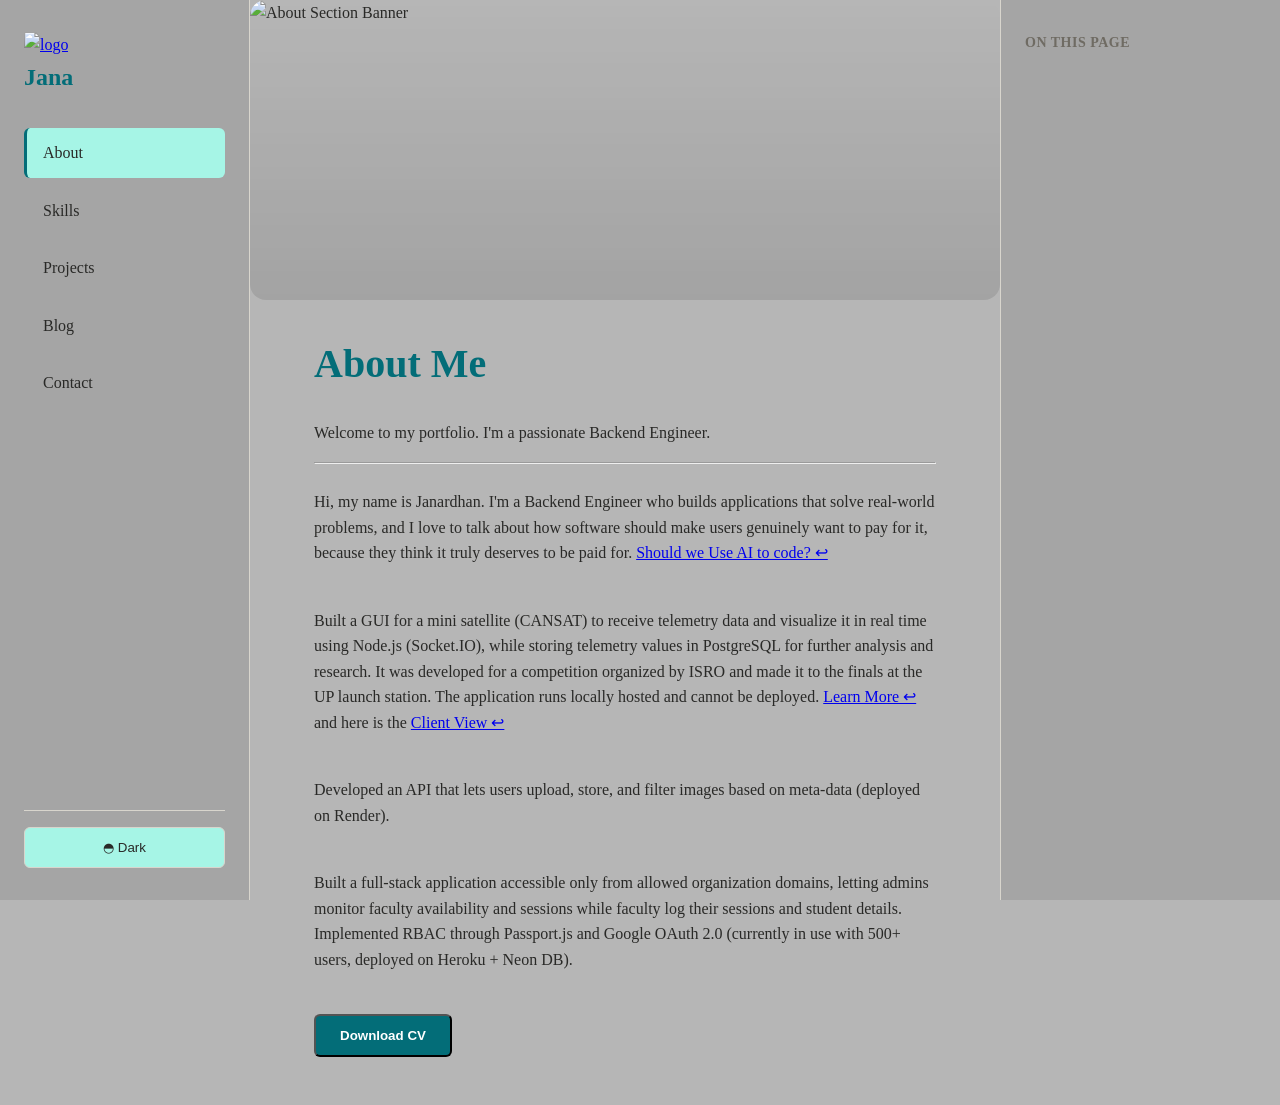
==== index.html @ 48d8e27a "refactor : content correction" ====
<!DOCTYPE html>
<html lang="en">
<head>
    <meta charset="UTF-8">
    <meta name="viewport" content="width=device-width, initial-scale=1.0">
    <title>Jana</title>
    <link rel="icon" type="image/x-icon" href="assets/jana.png"> <!--favicon -->
    <link rel="stylesheet" href="styles.css">
</head>
<body>
    <div class="container">
        <!-- Left Sidebar Navigation -->
        <aside class="sidebar-left">
            <div class="logo">
                <a href="index.html#about"><img src="assets/jana.png" height="60" alt="logo"></a>
                <h1>Jana</h1>
            </div>
            <nav class="nav-main">
                <ul>
                    <li><a href="#about" class="nav-link active">About</a></li>
                    <li><a href="#skills" class="nav-link">Skills</a></li>
                    <li><a href="#projects" class="nav-link">Projects</a></li>
                    <li><a href="#blog" class="nav-link">Blog</a></li>
                    <li><a href="#contact" class="nav-link">Contact</a></li>
                </ul>
            </nav>
            <div class="theme-toggle">
                <button id="themeBtn" class="theme-btn">◓ Dark</button>
            </div>
        </aside>

        <!-- Main Content -->
        <main class="main-content">
            <!-- About Section -->
            <section id="about" class="page-section active">
                <div class="section-banner">
                    <img src="assets/mc-ecsher-strange-loops.png" alt="About Section Banner">
                </div>
                <h1>About Me</h1>
                <p>Welcome to my portfolio. I'm a passionate Backend Engineer.</p>
                <hr>
                <br>
                <p>Hi, my name is Janardhan. I'm a Backend Engineer who builds applications that solve real-world problems, 
                    and I love to talk about how software should make users genuinely want to pay for it, 
                    because they think it truly deserves to be paid for. <a href="blog.html#BL-04">Should we Use AI to code? ↩</a></p>
                <br>
                <p>Built a GUI for a mini satellite (CANSAT) to receive telemetry data and visualize it in real time using Node.js 
                    (Socket.IO), while storing telemetry values in PostgreSQL for further analysis and research.
                    It was developed for a competition organized by ISRO and made it to the finals at the UP launch station. The application runs locally hosted and cannot be deployed.
                    <a href="blog.html#BL-02">Learn More ↩</a> and here is the 
                    <a href="https://gui-five-mauve.vercel.app/"> Client View ↩</a></p>
                <br>
                <p>Developed an API that lets users upload, store, and filter images based on meta-data (deployed on Render).</p>
                <br>
                <p>Built a full-stack application accessible only from allowed organization domains, letting admins monitor faculty availability and sessions while faculty log their sessions and student details. Implemented RBAC through Passport.js and Google OAuth 2.0 (currently in use with 500+ users, deployed on Heroku + Neon DB).</p>
                <br>
                <button class="contact-link" onclick="window.open('./assets/Janardhan_Resume_Backend_Engineer.pdf')">Download CV</button>
            </section>

            <!-- Skills Section -->
            <section id="skills" class="page-section">
                <div class="section-banner">
                    <img src="assets/escher-bond.jpg" alt="Skills Section Banner">
                </div>
                <h2>Skills</h2>
                <div class="skills-container">
                    <div class="skill-category">
                        <h3>Backend</h3>
                        <ul>
                            <li>Node.js / Express / Socket IO</li>
                            <li> REST API / Web Sockets</li>
                            <li>Python / Flask</li>
                            <li>SQLite / PostgreSQL / Prisma</li>
                            <li>MongoDb/ Mongoose</li>
                        </ul>
                    </div>
                    <div class="skill-category">
                        <h3>Tools</h3>
                        <ul>
                            <li>Git / GitHub / CodeBerg</li>
                            <li>Heroku / NeonDB</li>
                            <li>CURL / Postman</li>
                            <li>Docker</li>
                            <li>Zed / VS Code</li>
                            <!-- <li>herdr / Opencode(AI agents) with bmad-method</li> -->
                        </ul>
                    </div>
                    <div class="skill-category">
                        <h3>Auth & Security</h3>
                        <ul>
                            <li>JWT / Oauth 2.0 / Passport JS</li>
                            <li>CORS / Helmet / bcrypt</li>
                        </ul>
                    </div>
                </div>
            </section>

            <!-- Projects Section -->
            <section id="projects" class="page-section">
                <div class="section-banner">
                    <img src="assets/3.jpg" alt="Projects Section Banner">
                </div>
                <h2>Projects</h2>
                <div class="projects-grid">
                    <div class="project-card">
                        <h3>Satellite GUI</h3>
                        <p>A GUI dashboard developed for the IN-Space (ISRO) competition that receives live telemetry packets, 
                            visualizes them, and stores them in a database simultaneously for further analysis of the received data.</p>
                        <a href="https://gui-five-mauve.vercel.app/" class="project-link">View Project →</a>
                    </div>
                    <div class="project-card">
                        <h3>Image Meta Data Filter (IMDF)</h3>
                        <p>An API to filter your images based on meta-data. 
                            Upload images to the cloud and filter them by meta-data such as geo-location, date, device name, etc.</p>
                        <a href="https://image-meta-data-filter.onrender.com/api/v1" class="project-link">View Project →</a>
                    </div>
                    <div class="project-card">
                        <h3>Faculty Time Tracking Application (FTTA)</h3>
                        <p>A full-stack application that helps the admin track faculty sessions, 
                            and monitor active faculty to assign them tasks efficiently.</p>
                        <a href="https://ftta.vercel.app" class="project-link">View Project →</a>
                    </div>
                </div>
            </section>

            <!-- Blog Section -->
            <section id="blog" class="page-section">
                <div class="section-banner">
                    <img src="assets/mc-escher-spherical-world.jpg" alt="sperical_world">
                </div>
                <h2>Blog</h2>
                <div class="blog-list">
                    <article class="blog-item">
                        <h3>The True Purpose of Chess</h3>
                        <span class="blog-date">July 08, 2026</span>
                        <p>Chess makes us think like strategists and also helps us think in patterns. first don't let these thoughts come while playing cause 
                            you will gradually understand what skills you are gaining while playing chess and learn how to apply it in programs or even in real life as well. 
                         </p>
                        <a href="blog.html#BL-01" class="read-more">Read more →</a>
                    </article>
                    <article class="blog-item">
                        <h3>How I built it - CANSAT GUI</h3>
                        <span class="blog-date">November 02, 2025</span>
                        <p>As I joined the team I was instructed to build the GUI using pyQt or even use C++, cause that's</p>
                        <a href="blog.html#BL-02" class="read-more">Read more →</a>
                    </article>
                    <article class="blog-item">
                        <h3>Should we Use AI to code ?</h3>
                        <span class="blog-date">March 03, 2026</span>
                        <p>There are two sides to this...</p>
                        <a href="blog.html#BL-04" class="read-more">Read more →</a>
                    </article>
                </div>
            </section>

            <!-- Contact Section -->
            <section id="contact" class="page-section">
                <div class="section-banner">
                    <img src="assets/escher-drawings-kunst.jpg" alt="spiral-stairs">
                </div>
                <h2>Contact</h2>
                <p>Let's connect! Feel free to reach out through any of these channels:</p>
                <div class="contact-links">
                    <a href="mailto:janabalu694@gmail.com" class="contact-link">Email</a>
                    <a href="https://www.github.com/janardhan345" class="contact-link">GitHub</a>
                    <a href="https://www.linkedin.com/in/janardhan345" class="contact-link">LinkedIn</a>
                </div>
            </section>
        </main>

        <!-- Right Sidebar - Page Outline -->
        <aside class="sidebar-right">
            <div class="outline-header">On this page</div>
            <nav class="outline-nav">
                <ul id="outlineList"></ul>
            </nav>
        </aside>
    </div>

    <script src="script.js"></script>
</body>
</html>
---- styles.css ----
* {
    margin: 0;
    padding: 0;
    box-sizing: border-box;
}

:root {
    /* Light Mode Colors */
    --bg-primary: #b6b6b6;
    --bg-secondary: #a5a5a5;
    --bg-tertiary: #a6f5e6;
    --text-primary: #292927;
    --text-secondary: #292927;
    --text-muted: #6f6b63;
    --border-color: #d8d5cd;
    --accent: #036d78;
}

body.dark-mode {
    /* Dark Mode Colors */
    --bg-primary: #1e2122;
    --bg-secondary: #1e2122;
    --bg-tertiary: #3b3b3a;
    --text-primary: #fffcf0;
    --text-secondary: #f3f0e8;
    --text-muted: #e8e5dd;
    --border-color: #8b8680;
    --accent: #26aebd;

    --red: #f4746e;
    --orange: #f8a978;
    --yellow: #f0d399;
    --green: #c9d35c;
    --cyan: #7ecccc;
    --blue: #7ab5d1;
    --purple: #b8a8d9;
    --magenta: #ef9bc9;
}

body {
    /* font-family: -apple-system, BlinkMacSystemFont, 'Segoe UI', 'Roboto', 'Oxygen', 'Ubuntu', 'Cantarell', sans-serif; */
    font-family: Segoe UI;
    background-color: var(--bg-primary);
    color: var(--text-primary);
    transition: background-color 0.3s, color 0.3s;
    line-height: 1.6;
}

.container {
    display: grid;
    grid-template-columns: 250px 1fr 280px;
    min-height: 100vh;
    gap: 0;
}

/* Left Sidebar */
.sidebar-left {
    background-color: var(--bg-secondary);
    border-right: 1px solid var(--border-color);
    padding: 2rem 1.5rem;
    position: sticky;
    top: 0;
    height: 100vh;
    overflow-y: auto;
    display: flex;
    flex-direction: column;
}

.logo {
    margin-bottom: 2rem;
}

.logo h1 {
    font-size: 1.5rem;
    color: var(--accent);
    font-weight: 700;
}

.nav-main {
    flex: 1;
}

.nav-main ul {
    list-style: none;
}

.nav-main li {
    margin-bottom: 0.5rem;
}

.nav-link {
    display: block;
    padding: 0.75rem 1rem;
    color: var(--text-secondary);
    text-decoration: none;
    border-radius: 6px;
    border-left: 3px solid transparent;
    transition: all 0.2s ease;
    font-weight: 500;
}

.nav-link:hover {
    background-color: var(--bg-tertiary);
    color: var(--text-primary);
}

.nav-link.active {
    background-color: var(--bg-tertiary);
    color: var(--text-secondary);
    border-left-color: var(--accent);
}

.theme-toggle {
    margin-top: auto;
    padding-top: 1rem;
    border-top: 1px solid var(--border-color);
}

.theme-btn {
    width: 100%;
    padding: 0.75rem;
    background-color: var(--bg-tertiary);
    color: var(--text-primary);
    border: 1px solid var(--border-color);
    border-radius: 6px;
    cursor: pointer;
    font-weight: 500;
    transition: all 0.2s ease;
}

.theme-btn:hover {
    background-color: var(--bg-primary);
    border-color: var(--accent);
    color: var(--accent);
}

/* Main Content */
.main-content {
    padding: 3rem 4rem;
    max-width: 800px;
    margin: 0 auto;
    width: 100%;
    overflow-y: auto;
}

.page-section {
    display: none;
    scroll-margin-top: 2rem;
}

.page-section.active {
    display: block;
    animation: fadeIn 0.3s ease-in;
}

/* Section Banner */
.section-banner {
    width: calc(100% + 8rem);
    margin: -3rem -4rem 2rem -4rem;
    height: 300px;
    border-radius: 16px;
    overflow: hidden;
    position: relative;
}

.section-banner img {
    width: 100%;
    height: 100%;
    object-fit: cover;
    display: block;
}

.section-banner::after {
    content: '';
    position: absolute;
    top: 0;
    left: 0;
    right: 0;
    bottom: 0;
    background: linear-gradient(to bottom, transparent 0%, rgba(0, 0, 0, 0.1) 100%);
}

@keyframes fadeIn {
    from {
        opacity: 0;
    }

    to {
        opacity: 1;
    }
}

.page-section h1 {
    font-size: 2.5rem;
    margin-bottom: 1.5rem;
    color: var(--accent);
    font-weight: 700;
}

.page-section h2 {
    font-size: 2rem;
    margin-bottom: 1.5rem;
    color: var(--text-primary);
    font-weight: 700;
    border-bottom: 2px solid var(--border-color);
    padding-bottom: 0.5rem;
}

.page-section h3 {
    font-size: 1.25rem;
    margin-top: 1.5rem;
    margin-bottom: 0.75rem;
    color: var(--text-primary);
    font-weight: 600;
}

.page-section p {
    margin-bottom: 1rem;
    color: var(--text-secondary);
}

/* Skills Section */
.skills-container {
    display: grid;
    grid-template-columns: repeat(auto-fit, minmax(250px, 1fr));
    gap: 2rem;
    margin-top: 2rem;
}

.skill-category {
    background-color: var(--bg-secondary);
    padding: 1.5rem;
    border-radius: 8px;
    border: 1px solid var(--border-color);
    transition: all 0.3s ease;
}

.skill-category:hover {
    border-color: var(--accent);
    box-shadow: 0 4px 12px rgba(0, 0, 0, 0.1);
    transform: translateY(-2px);
    background-color: var(--bg-primary);
}

.skill-category h3 {
    color: var(--accent);
    margin-top: 0;
}

.skill-category ul {
    list-style: none;
}

.skill-category li {
    padding: 0.5rem 0;
    color: var(--text-secondary);
    position: relative;
    padding-left: 1.5rem;
}

.skill-category li:before {
    content: "⨇";
    position: absolute;
    left: 0;
    color: var(--accent);
}

/* Projects Grid */
.projects-grid {
    display: grid;
    grid-template-columns: repeat(auto-fit, minmax(280px, 1fr));
    gap: 2rem;
    margin-top: 2rem;
}

.project-card {
    background-color: var(--bg-secondary);
    padding: 2rem;
    border-radius: 8px;
    border: 1px solid var(--border-color);
    transition: all 0.3s ease;
}

.project-card:hover {
    border-color: var(--accent);
    box-shadow: 0 4px 12px rgba(0, 0, 0, 0.1);
    transform: translateY(-2px);
    background-color: var(--bg-primary);
}

.project-card h3 {
    color: var(--accent);
    margin-top: 0;
}

.project-link {
    display: inline-block;
    margin-top: 1rem;
    color: var(--accent);
    text-decoration: none;
    font-weight: 600;
    transition: all 0.2s ease;
}

.project-link:hover {
    transform: translateX(4px);
}

/* Blog Section */
.blog-list {
    display: flex;
    flex-direction: column;
    gap: 2rem;
    margin-top: 2rem;
}

.blog-item {
    padding: 1.5rem;
    border-left: 4px solid var(--accent);
    background-color: var(--bg-secondary);
    border-radius: 4px;
    transition: all 0.2s ease;
}

.blog-item:hover {
    background-color: var(--bg-tertiary);
}

.blog-item h3 {
    color: var(--text-primary);
    margin-top: 0;
}

.blog-date {
    font-size: 1rem;
    color: var(--accent);
    display: block;
    margin-bottom: 0.5rem;
}

.read-more {
    color: var(--accent);
    text-decoration: none;
    font-weight: 600;
    transition: all 0.2s ease;
}

.read-more:hover {
    transform: translateX(4px);
}

/* Contact Section */
.contact-links {
    display: flex;
    flex-wrap: wrap;
    gap: 1rem;
    margin-top: 2rem;
}

.contact-link {
    display: inline-block;
    padding: 0.75rem 1.5rem;
    background-color: var(--accent);
    color: white;
    text-decoration: none;
    border-radius: 6px;
    font-weight: 600;
    transition: all 0.2s ease;
}

.contact-link:hover {
    opacity: 0.8;
    transform: translateY(-2px);
}

/* Right Sidebar - Outline */
.sidebar-right {
    background-color: var(--bg-secondary);
    border-left: 1px solid var(--border-color);
    padding: 2rem 1.5rem;
    position: sticky;
    top: 0;
    height: 100vh;
    overflow-y: auto;
}

.outline-header {
    font-size: 0.875rem;
    font-weight: 700;
    color: var(--text-muted);
    text-transform: uppercase;
    letter-spacing: 0.5px;
    margin-bottom: 1.5rem;
}

.outline-nav ul {
    list-style: none;
}

.outline-nav li {
    margin-bottom: 0.5rem;
}

.outline-nav a {
    display: block;
    padding: 0.5rem 0;
    color: var(--text-secondary);
    text-decoration: none;
    font-size: 0.875rem;
    border-left: 2px solid transparent;
    padding-left: 1rem;
    transition: all 0.2s ease;
}

.outline-nav a:hover {
    color: var(--accent);
    border-left-color: var(--accent);
}

.outline-nav a.active {
    color: var(--accent);
    border-left-color: var(--accent);
    font-weight: 600;
}

/* Scrollbar Styling */
::-webkit-scrollbar {
    width: 8px;
}

::-webkit-scrollbar-track {
    background: var(--bg-primary);
}

::-webkit-scrollbar-thumb {
    background: var(--border-color);
    border-radius: 4px;
}

::-webkit-scrollbar-thumb:hover {
    background: var(--text-muted);
}

/* Responsive Design */
@media (max-width: 1200px) {
    .container {
        grid-template-columns: 200px 1fr;
    }

    .sidebar-right {
        display: none;
    }

    .main-content {
        padding: 2rem;
    }

    .section-banner {
        width: calc(100% + 4rem);
        margin: -2rem -2rem 2rem -2rem;
        height: 250px;
    }
}

@media (max-width: 768px) {
    .container {
        grid-template-columns: 1fr;
    }

    .mobile-menu-btn {
        position: fixed;
        top: 1rem;
        left: 1rem;
        z-index: 1100;
        display: inline-flex;
        align-items: center;
        justify-content: center;
        width: 2.75rem;
        height: 2.75rem;
        border: 1px solid var(--border-color);
        border-radius: 999px;
        background-color: var(--bg-secondary);
        color: var(--text-primary);
        box-shadow: 0 8px 24px rgba(0, 0, 0, 0.18);
        cursor: pointer;
    }

    .sidebar-left {
        position: fixed;
        left: -250px;
        top: 0;
        height: 100vh;
        z-index: 1000;
        transition: left 0.3s ease;
        width: 250px;
    }

    .sidebar-left.open {
        left: 0;
    }

    .main-content {
        padding: 1.5rem;
    }

    .section-banner {
        width: calc(100% + 3rem);
        margin: -1.5rem -1.5rem 1.5rem -1.5rem;
        height: 200px;
    }

    .projects-grid {
        grid-template-columns: 1fr;
    }

    .skills-container {
        grid-template-columns: 1fr;
    }
}
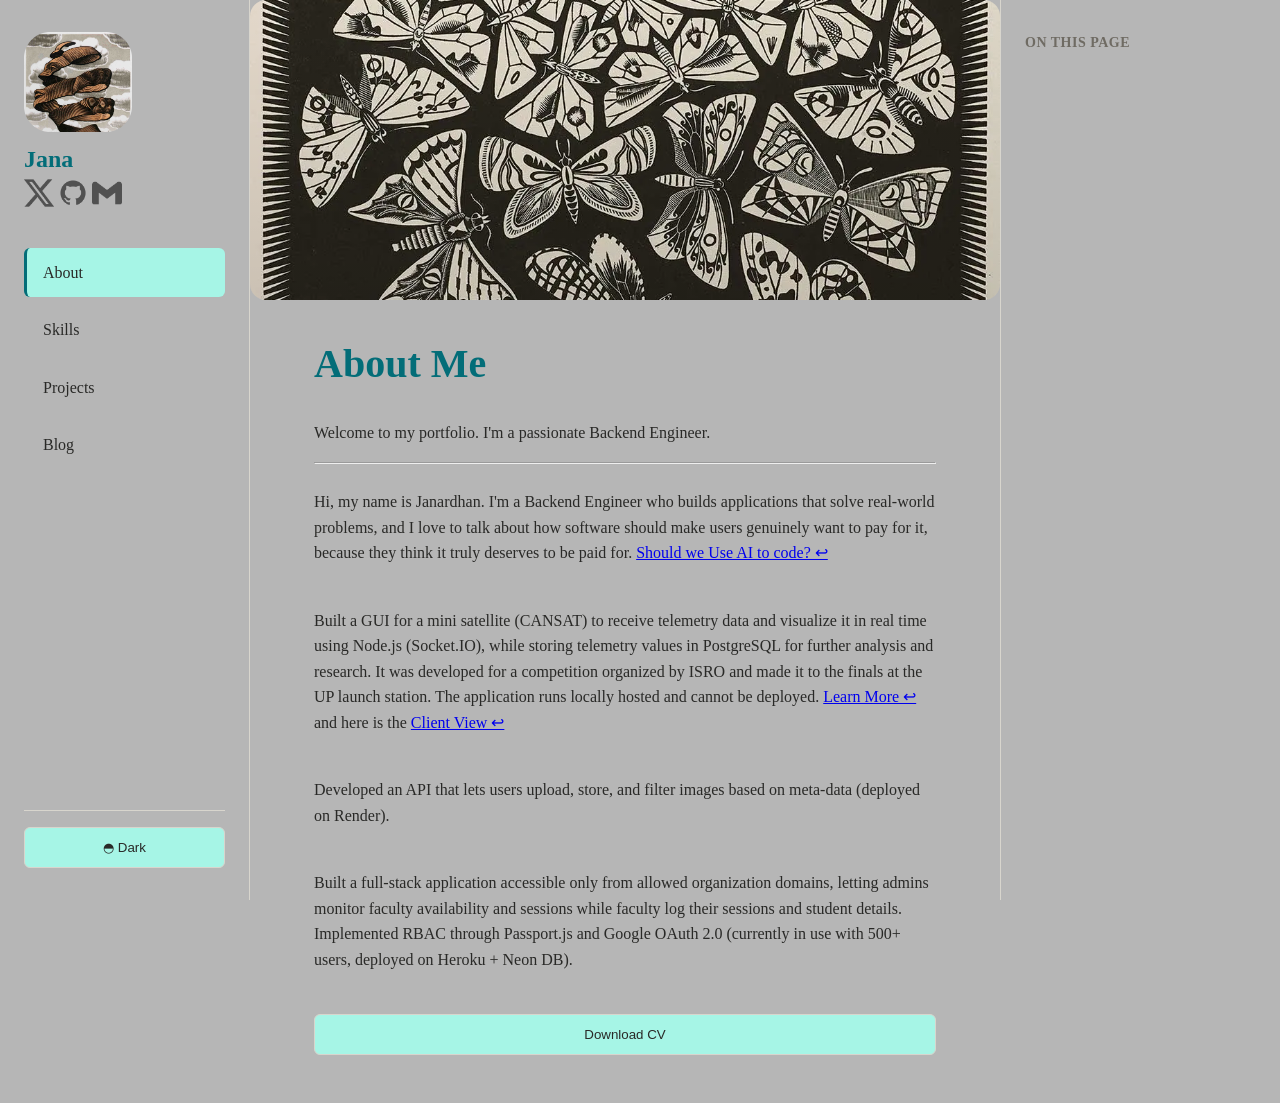
==== commit 58115fa5: "update contact links" ====
--- a/index.html
+++ b/index.html
@@ -1,182 +1,188 @@
 <!DOCTYPE html>
 <html lang="en">
-<head>
-    <meta charset="UTF-8">
-    <meta name="viewport" content="width=device-width, initial-scale=1.0">
-    <title>Jana</title>
-    <link rel="icon" type="image/x-icon" href="assets/jana.png"> <!--favicon -->
-    <link rel="stylesheet" href="styles.css">
-</head>
-<body>
-    <div class="container">
-        <!-- Left Sidebar Navigation -->
-        <aside class="sidebar-left">
-            <div class="logo">
-                <a href="index.html#about"><img src="assets/jana.png" height="60" alt="logo"></a>
-                <h1>Jana</h1>
-            </div>
-            <nav class="nav-main">
-                <ul>
-                    <li><a href="#about" class="nav-link active">About</a></li>
-                    <li><a href="#skills" class="nav-link">Skills</a></li>
-                    <li><a href="#projects" class="nav-link">Projects</a></li>
-                    <li><a href="#blog" class="nav-link">Blog</a></li>
-                    <li><a href="#contact" class="nav-link">Contact</a></li>
-                </ul>
-            </nav>
-            <div class="theme-toggle">
-                <button id="themeBtn" class="theme-btn">◓ Dark</button>
-            </div>
-        </aside>
+	<head>
+		<meta charset="UTF-8">
+		<meta name="viewport" content="width=device-width, initial-scale=1.0">
+		<title>Jana</title>
+		<link rel="icon" type="image/x-icon" href="assets/profile.png">
+		<!--favicon -->
+		<link rel="stylesheet" href="styles.css">
+	</head>
+	<body>
+		<div class="container">
+			<!-- Left Sidebar Navigation -->
+			<aside class="sidebar-left">
+				<div class="logo">
+					<a href="index.html#about"><img src="assets/profile.png" height="100" alt="logo"></a>
+					<h1>Jana</h1>
+					<a href="https://x.com/JanaB99430"><img src="assets/x.png" height="30" width="30" alt="x"></a>
+					<a href="https://github.com/janardhan345"><img src="assets/github.png" height="30" width="30" alt="GitHub"></a>
+					<a href="mailto:janabalu694@gmail.com"><img src="assets/gmail.png" height="30" width="30" alt="gmail"></a>
+				</div>
+				<nav class="nav-main">
+					<ul>
+						<li><a href="#about" class="nav-link active">About</a></li>
+						<li><a href="#skills" class="nav-link">Skills</a></li>
+						<li><a href="#projects" class="nav-link">Projects</a></li>
+						<li><a href="#blog" class="nav-link">Blog</a></li>
+						<!-- <li><a href="#guides" class="nav-link">Guides</a></li> -->
+					</ul>
+				</nav>
 
-        <!-- Main Content -->
-        <main class="main-content">
-            <!-- About Section -->
-            <section id="about" class="page-section active">
-                <div class="section-banner">
-                    <img src="assets/mc-ecsher-strange-loops.png" alt="About Section Banner">
-                </div>
-                <h1>About Me</h1>
-                <p>Welcome to my portfolio. I'm a passionate Backend Engineer.</p>
-                <hr>
-                <br>
-                <p>Hi, my name is Janardhan. I'm a Backend Engineer who builds applications that solve real-world problems, 
-                    and I love to talk about how software should make users genuinely want to pay for it, 
-                    because they think it truly deserves to be paid for. <a href="blog.html#BL-04">Should we Use AI to code? ↩</a></p>
-                <br>
-                <p>Built a GUI for a mini satellite (CANSAT) to receive telemetry data and visualize it in real time using Node.js 
-                    (Socket.IO), while storing telemetry values in PostgreSQL for further analysis and research.
-                    It was developed for a competition organized by ISRO and made it to the finals at the UP launch station. The application runs locally hosted and cannot be deployed.
-                    <a href="blog.html#BL-02">Learn More ↩</a> and here is the 
-                    <a href="https://gui-five-mauve.vercel.app/"> Client View ↩</a></p>
-                <br>
-                <p>Developed an API that lets users upload, store, and filter images based on meta-data (deployed on Render).</p>
-                <br>
-                <p>Built a full-stack application accessible only from allowed organization domains, letting admins monitor faculty availability and sessions while faculty log their sessions and student details. Implemented RBAC through Passport.js and Google OAuth 2.0 (currently in use with 500+ users, deployed on Heroku + Neon DB).</p>
-                <br>
-                <button class="contact-link" onclick="window.open('./assets/Janardhan_Resume_Backend_Engineer.pdf')">Download CV</button>
-            </section>
+				<div class="theme-toggle">
+					<button id="themeBtn" class="theme-btn">◓ Dark</button>
+				</div>
+			</aside>
 
-            <!-- Skills Section -->
-            <section id="skills" class="page-section">
-                <div class="section-banner">
-                    <img src="assets/escher-bond.jpg" alt="Skills Section Banner">
-                </div>
-                <h2>Skills</h2>
-                <div class="skills-container">
-                    <div class="skill-category">
-                        <h3>Backend</h3>
-                        <ul>
-                            <li>Node.js / Express / Socket IO</li>
-                            <li> REST API / Web Sockets</li>
-                            <li>Python / Flask</li>
-                            <li>SQLite / PostgreSQL / Prisma</li>
-                            <li>MongoDb/ Mongoose</li>
-                        </ul>
-                    </div>
-                    <div class="skill-category">
-                        <h3>Tools</h3>
-                        <ul>
-                            <li>Git / GitHub / CodeBerg</li>
-                            <li>Heroku / NeonDB</li>
-                            <li>CURL / Postman</li>
-                            <li>Docker</li>
-                            <li>Zed / VS Code</li>
-                            <!-- <li>herdr / Opencode(AI agents) with bmad-method</li> -->
-                        </ul>
-                    </div>
-                    <div class="skill-category">
-                        <h3>Auth & Security</h3>
-                        <ul>
-                            <li>JWT / Oauth 2.0 / Passport JS</li>
-                            <li>CORS / Helmet / bcrypt</li>
-                        </ul>
-                    </div>
-                </div>
-            </section>
+			<!-- Main Content -->
+			<main class="main-content">
+				<!-- About Section -->
+				<section id="about" class="page-section active">
+					<div class="section-banner">
+						<img src="assets/banner.webp" alt="About Section Banner">
+					</div>
+					<h1>About Me</h1>
+					<p>Welcome to my portfolio. I'm a passionate Backend Engineer.</p>
+					<hr>
+					<br>
+					<p>Hi, my name is Janardhan. I'm a Backend Engineer who builds applications that solve real-world problems,
+						and I love to talk about how software should make users genuinely want to pay for it,
+						because they think it truly deserves to be paid for. <a href="blog.html#BL-04">Should we Use AI to code? ↩</a></p>
+					<br>
+					<p>Built a GUI for a mini satellite (CANSAT) to receive telemetry data and visualize it in real time using Node.js
+						(Socket.IO), while storing telemetry values in PostgreSQL for further analysis and research.
+						It was developed for a competition organized by ISRO and made it to the finals at the UP launch station. The application runs locally hosted and cannot be deployed.
+						<a href="blog.html#BL-02">Learn More ↩</a>
+						and here is the
+						<a href="https://gui-five-mauve.vercel.app/">
+							Client View ↩
+						</a></p>
+					<br>
+					<p>Developed an API that lets users upload, store, and filter images based on meta-data (deployed on Render).</p>
+					<br>
+					<p>Built a full-stack application accessible only from allowed organization domains, letting admins monitor faculty availability and sessions while faculty log their sessions and student details. Implemented RBAC through Passport.js and Google OAuth 2.0 (currently in use with 500+ users, deployed on Heroku + Neon DB).</p>
+					<br>
+					<button class="theme-btn" onclick="window.open('./assets/Janardhan_Resume_Backend_Engineer.pdf')">Download CV</button>
+				</section>
 
-            <!-- Projects Section -->
-            <section id="projects" class="page-section">
-                <div class="section-banner">
-                    <img src="assets/3.jpg" alt="Projects Section Banner">
-                </div>
-                <h2>Projects</h2>
-                <div class="projects-grid">
-                    <div class="project-card">
-                        <h3>Satellite GUI</h3>
-                        <p>A GUI dashboard developed for the IN-Space (ISRO) competition that receives live telemetry packets, 
-                            visualizes them, and stores them in a database simultaneously for further analysis of the received data.</p>
-                        <a href="https://gui-five-mauve.vercel.app/" class="project-link">View Project →</a>
-                    </div>
-                    <div class="project-card">
-                        <h3>Image Meta Data Filter (IMDF)</h3>
-                        <p>An API to filter your images based on meta-data. 
-                            Upload images to the cloud and filter them by meta-data such as geo-location, date, device name, etc.</p>
-                        <a href="https://image-meta-data-filter.onrender.com/api/v1" class="project-link">View Project →</a>
-                    </div>
-                    <div class="project-card">
-                        <h3>Faculty Time Tracking Application (FTTA)</h3>
-                        <p>A full-stack application that helps the admin track faculty sessions, 
-                            and monitor active faculty to assign them tasks efficiently.</p>
-                        <a href="https://ftta.vercel.app" class="project-link">View Project →</a>
-                    </div>
-                </div>
-            </section>
+				<!-- Skills Section -->
+				<section id="skills" class="page-section">
+					<div class="section-banner">
+						<img src="assets/escher-bond.jpg" alt="Skills Section Banner">
+					</div>
+					<h2>Skills</h2>
+					<div class="skills-container">
+						<div class="skill-category">
+							<h3>Backend</h3>
+							<ul>
+								<li>Node.js / Express / Socket IO</li>
+								<li>
+									REST API / Web Sockets
+								</li>
+								<li>Python / Flask</li>
+								<li>SQLite / PostgreSQL / Prisma</li>
+								<li>MongoDb/ Mongoose</li>
+							</ul>
+						</div>
+						<div class="skill-category">
+							<h3>Tools</h3>
+							<ul>
+								<li>Git / GitHub / Codeberg</li>
+								<li>Heroku / NeonDB</li>
+								<li>CURL / Postman</li>
+								<li>Docker</li>
+								<li>Zed / VS Code</li>
+								<!-- <li>herdr / Opencode(AI agents) with bmad-method</li> -->
+							</ul>
+						</div>
+						<div class="skill-category">
+							<h3>Auth & Security</h3>
+							<ul>
+								<li>JWT / Oauth 2.0 / Passport JS</li>
+								<li>CORS / Helmet / bcrypt</li>
+							</ul>
+						</div>
+					</div>
+				</section>
 
-            <!-- Blog Section -->
-            <section id="blog" class="page-section">
-                <div class="section-banner">
-                    <img src="assets/mc-escher-spherical-world.jpg" alt="sperical_world">
-                </div>
-                <h2>Blog</h2>
-                <div class="blog-list">
-                    <article class="blog-item">
-                        <h3>The True Purpose of Chess</h3>
-                        <span class="blog-date">July 08, 2026</span>
-                        <p>Chess makes us think like strategists and also helps us think in patterns. first don't let these thoughts come while playing cause 
-                            you will gradually understand what skills you are gaining while playing chess and learn how to apply it in programs or even in real life as well. 
-                         </p>
-                        <a href="blog.html#BL-01" class="read-more">Read more →</a>
-                    </article>
-                    <article class="blog-item">
-                        <h3>How I built it - CANSAT GUI</h3>
-                        <span class="blog-date">November 02, 2025</span>
-                        <p>As I joined the team I was instructed to build the GUI using pyQt or even use C++, cause that's</p>
-                        <a href="blog.html#BL-02" class="read-more">Read more →</a>
-                    </article>
-                    <article class="blog-item">
-                        <h3>Should we Use AI to code ?</h3>
-                        <span class="blog-date">March 03, 2026</span>
-                        <p>There are two sides to this...</p>
-                        <a href="blog.html#BL-04" class="read-more">Read more →</a>
-                    </article>
-                </div>
-            </section>
+				<!-- Projects Section -->
+				<section id="projects" class="page-section">
+					<div class="section-banner">
+						<img src="assets/3.jpg" alt="Projects Section Banner">
+					</div>
+					<h2>Projects</h2>
+					<div class="projects-grid">
+						<div class="project-card">
+							<h3>Satellite GUI</h3>
+							<p>A GUI dashboard developed for the IN-Space (ISRO) competition that receives live telemetry packets,
+								visualizes them, and stores them in a database simultaneously for further analysis of the received data.</p>
+							<a href="https://gui-five-mauve.vercel.app/" class="project-link">View Project →</a>
+						</div>
+						<div class="project-card">
+							<h3>Image Meta Data Filter (IMDF)</h3>
+							<p>An API to filter your images based on meta-data.
+								Upload images to the cloud and filter them by meta-data such as geo-location, date, device name, etc.</p>
+							<a href="https://image-meta-data-filter.onrender.com/api/v1" class="project-link">View Project →</a>
+						</div>
+						<div class="project-card">
+							<h3>Faculty Time Tracking Application (FTTA)</h3>
+							<p>A full-stack application that helps the admin track faculty sessions,
+								and monitor active faculty to assign them tasks efficiently.</p>
+							<a href="https://ftta.vercel.app" class="project-link">View Project →</a>
+						</div>
+					</div>
+				</section>
 
-            <!-- Contact Section -->
-            <section id="contact" class="page-section">
-                <div class="section-banner">
-                    <img src="assets/escher-drawings-kunst.jpg" alt="spiral-stairs">
-                </div>
-                <h2>Contact</h2>
-                <p>Let's connect! Feel free to reach out through any of these channels:</p>
-                <div class="contact-links">
-                    <a href="mailto:janabalu694@gmail.com" class="contact-link">Email</a>
-                    <a href="https://www.github.com/janardhan345" class="contact-link">GitHub</a>
-                    <a href="https://www.linkedin.com/in/janardhan345" class="contact-link">LinkedIn</a>
-                </div>
-            </section>
-        </main>
+				<!-- Blog Section -->
+				<section id="blog" class="page-section">
+					<div class="section-banner">
+						<img src="assets/mc-escher-spherical-world.jpg" alt="sperical_world">
+					</div>
+					<h2>Blog</h2>
+					<div class="blog-list">
+						<article class="blog-item">
+							<h3>The True Purpose of Chess</h3>
+							<span class="blog-date">July 08, 2026</span>
+							<p>Chess makes us think like strategists and also helps us think in patterns. first don't let these thoughts come while playing cause
+								you will gradually understand what skills you are gaining while playing chess and learn how to apply it in programs or even in real life as well.</p>
+							<a href="blog.html#BL-01" class="read-more">Read more →</a>
+						</article>
+						<article class="blog-item">
+							<h3>How I built it - CANSAT GUI</h3>
+							<span class="blog-date">November 02, 2025</span>
+							<p>As I joined the team I was instructed to build the GUI using pyQt or even use C++, cause that's</p>
+							<a href="blog.html#BL-02" class="read-more">Read more →</a>
+						</article>
+						<article class="blog-item">
+							<h3>Should we Use AI to code ?</h3>
+							<span class="blog-date">March 03, 2026</span>
+							<p>There are two sides to this: use AI to code and do the thinking yourself...</p>
+							<a href="blog.html#BL-04" class="read-more">Read more →</a>
+						</article>
+						<article class="blog-item">
+							<h3>FTTA - Building for 500+ Users</h3>
+							<span class="blog-date">August 05, 2026</span>
+							<p>How I built a full-stack app with RBAC via Passport.js and Google OAuth, now used by 500+ users in production.</p>
+							<a href="blog.html#BL-05" class="read-more">Read more →</a>
+						</article>
+						<article class="blog-item">
+							<h3>IMDF - Filtering Images by Metadata</h3>
+							<span class="blog-date">August 10, 2026</span>
+							<p>Upload images to the cloud and filter them by geo-location, date and device name with a REST API.</p>
+							<a href="blog.html#BL-06" class="read-more">Read more →</a>
+						</article>
+					</div>
+				</section>
+			</main>
+			<!-- Right Sidebar - Page Outline -->
+			<aside class="sidebar-right">
+				<div class="outline-header">On this page</div>
+				<nav class="outline-nav">
+					<ul id="outlineList"></ul>
+				</nav>
+			</aside>
+		</div>
 
-        <!-- Right Sidebar - Page Outline -->
-        <aside class="sidebar-right">
-            <div class="outline-header">On this page</div>
-            <nav class="outline-nav">
-                <ul id="outlineList"></ul>
-            </nav>
-        </aside>
-    </div>
-
-    <script src="script.js"></script>
-</body>
+		<script src="script.js"></script>
+	</body>
 </html>
--- a/styles.css
+++ b/styles.css
@@ -25,7 +25,7 @@
     --text-secondary: #f3f0e8;
     --text-muted: #e8e5dd;
     --border-color: #8b8680;
-    --accent: #26aebd;
+    --accent: #036d78;
 
     --red: #f4746e;
     --orange: #f8a978;
@@ -55,7 +55,7 @@
 
 /* Left Sidebar */
 .sidebar-left {
-    background-color: var(--bg-secondary);
+    background-color: var(--bg-primary);
     border-right: 1px solid var(--border-color);
     padding: 2rem 1.5rem;
     position: sticky;
@@ -349,33 +349,10 @@
     transform: translateX(4px);
 }
 
-/* Contact Section */
-.contact-links {
-    display: flex;
-    flex-wrap: wrap;
-    gap: 1rem;
-    margin-top: 2rem;
-}
-
-.contact-link {
-    display: inline-block;
-    padding: 0.75rem 1.5rem;
-    background-color: var(--accent);
-    color: white;
-    text-decoration: none;
-    border-radius: 6px;
-    font-weight: 600;
-    transition: all 0.2s ease;
-}
-
-.contact-link:hover {
-    opacity: 0.8;
-    transform: translateY(-2px);
-}
 
 /* Right Sidebar - Outline */
 .sidebar-right {
-    background-color: var(--bg-secondary);
+    background-color: var(--bg-primary);
     border-left: 1px solid var(--border-color);
     padding: 2rem 1.5rem;
     position: sticky;
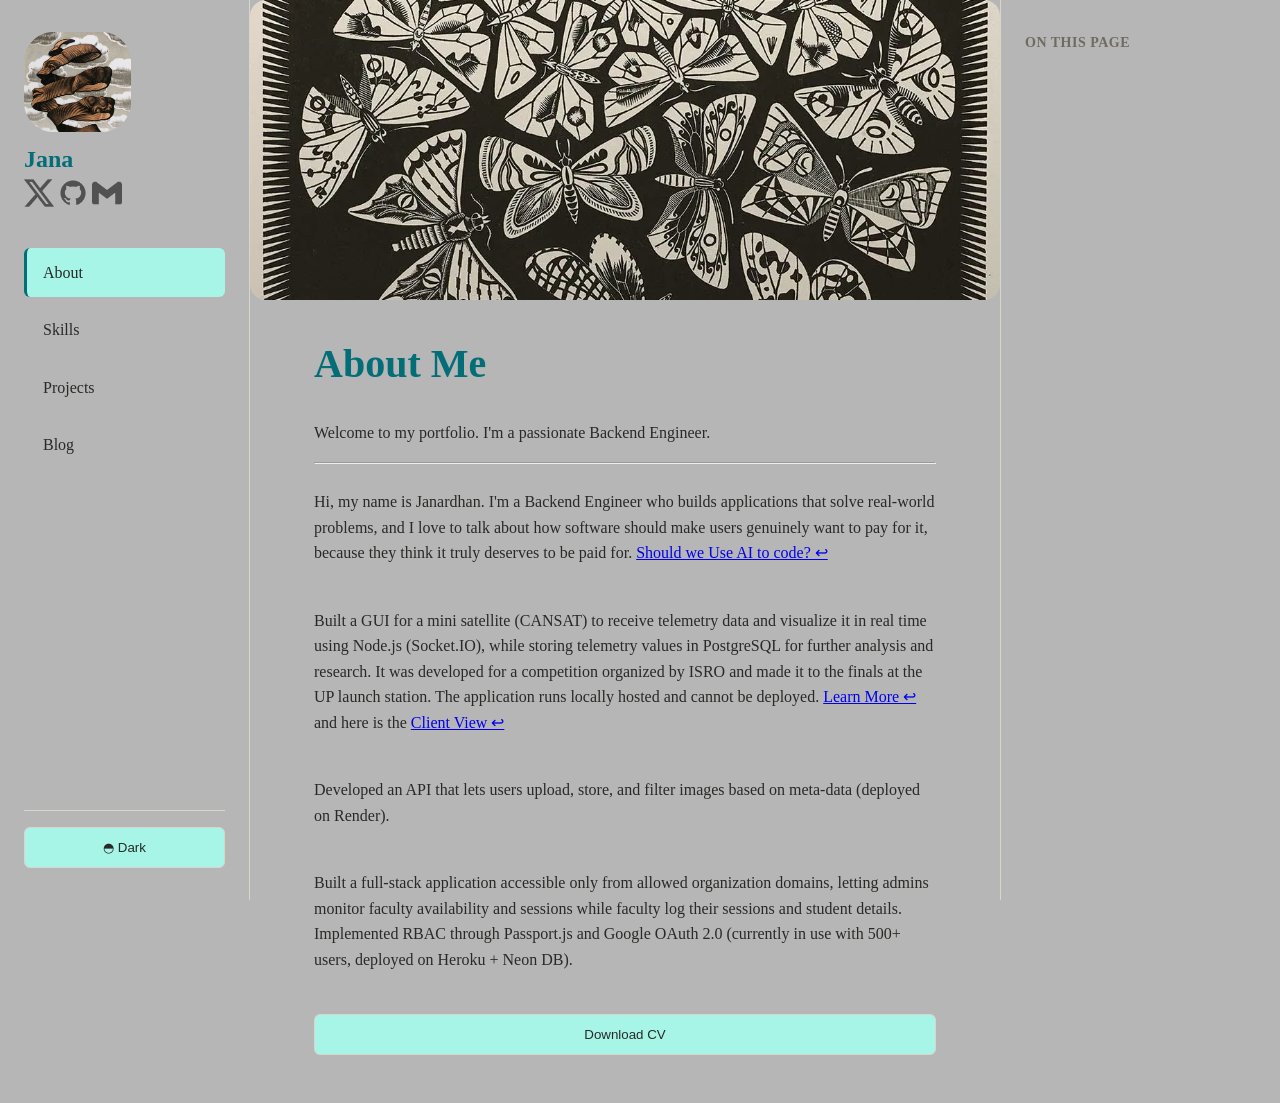
==== commit 27f099f7: "update skills" ====
--- a/index.html
+++ b/index.html
@@ -76,12 +76,10 @@
 							<h3>Backend</h3>
 							<ul>
 								<li>Node.js / Express / Socket IO</li>
-								<li>
-									REST API / Web Sockets
-								</li>
+								<li>REST API / Web Sockets</li>
 								<li>Python / Flask</li>
 								<li>SQLite / PostgreSQL / Prisma</li>
-								<li>MongoDb/ Mongoose</li>
+								<li>MongoDb / Mongoose</li>
 							</ul>
 						</div>
 						<div class="skill-category">
@@ -91,8 +89,8 @@
 								<li>Heroku / NeonDB</li>
 								<li>CURL / Postman</li>
 								<li>Docker</li>
-								<li>Zed / VS Code</li>
-								<!-- <li>herdr / Opencode(AI agents) with bmad-method</li> -->
+								<li>Herdr / OpenCode</li>
+								<li>VS Code / Fresh Terminal IDE</li>
 							</ul>
 						</div>
 						<div class="skill-category">
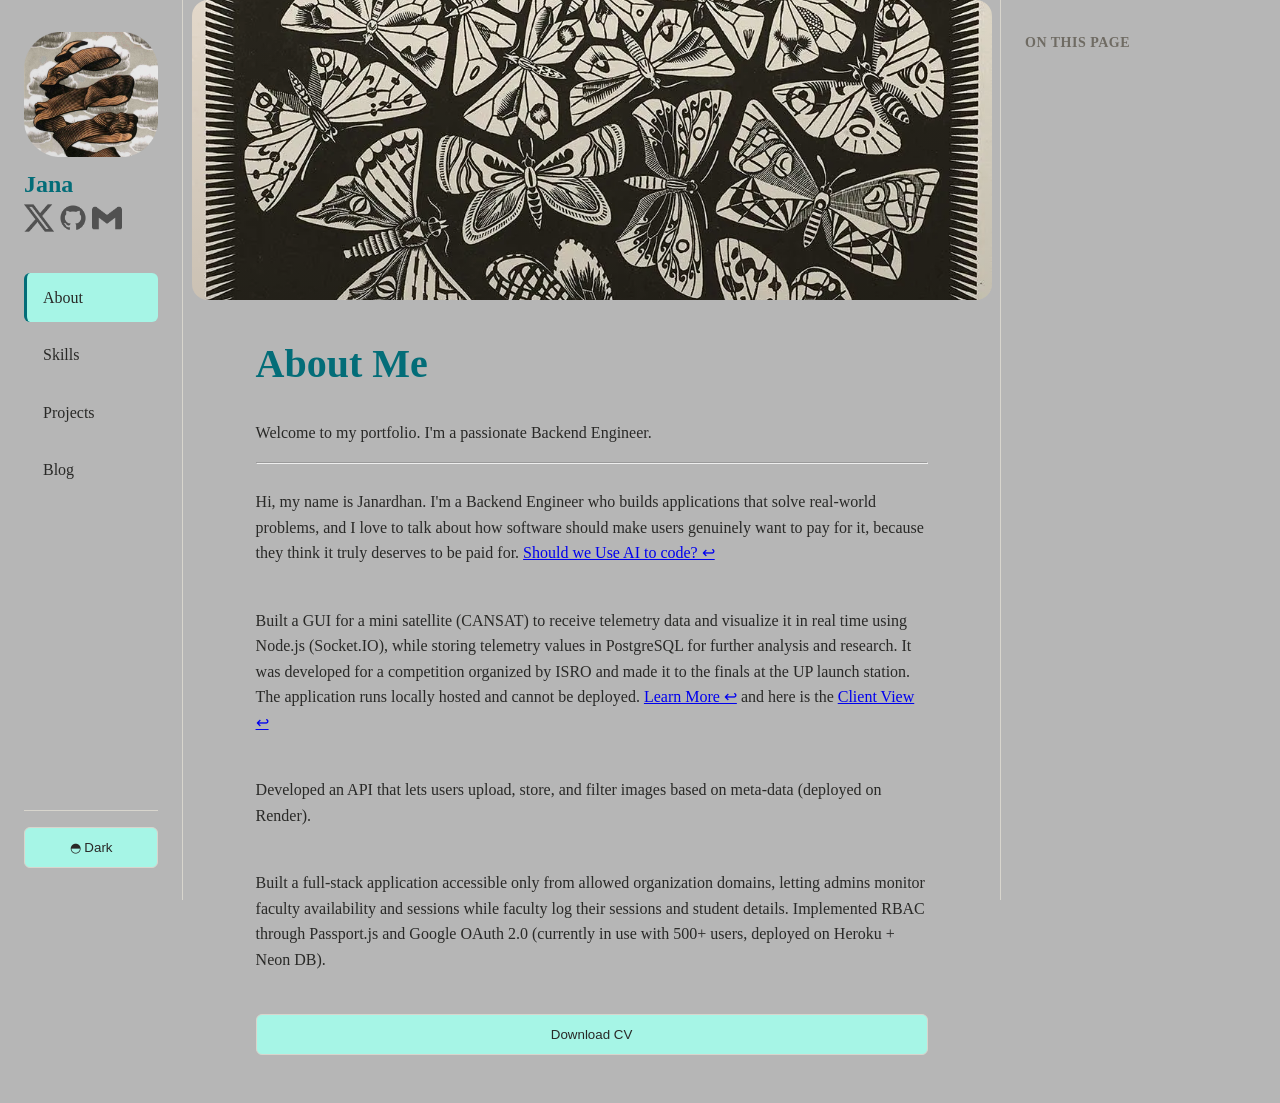
==== commit 3d5efa5c: "refactor resize sidebar" ====
--- a/index.html
+++ b/index.html
@@ -13,7 +13,7 @@
 			<!-- Left Sidebar Navigation -->
 			<aside class="sidebar-left">
 				<div class="logo">
-					<a href="index.html#about"><img src="assets/profile.png" height="100" alt="logo"></a>
+					<a href="index.html#about"><img src="assets/profile.png" height="125" alt="logo"></a>
 					<h1>Jana</h1>
 					<a href="https://x.com/JanaB99430"><img src="assets/x.png" height="30" width="30" alt="x"></a>
 					<a href="https://github.com/janardhan345"><img src="assets/github.png" height="30" width="30" alt="GitHub"></a>
--- a/styles.css
+++ b/styles.css
@@ -48,7 +48,7 @@
 
 .container {
     display: grid;
-    grid-template-columns: 250px 1fr 280px;
+    grid-template-columns: fit-content(320px) minmax(0, 1fr) 280px;
     min-height: 100vh;
     gap: 0;
 }
@@ -421,7 +421,7 @@
 /* Responsive Design */
 @media (max-width: 1200px) {
     .container {
-        grid-template-columns: 200px 1fr;
+        grid-template-columns: fit-content(280px) minmax(0, 1fr);
     }
 
     .sidebar-right {
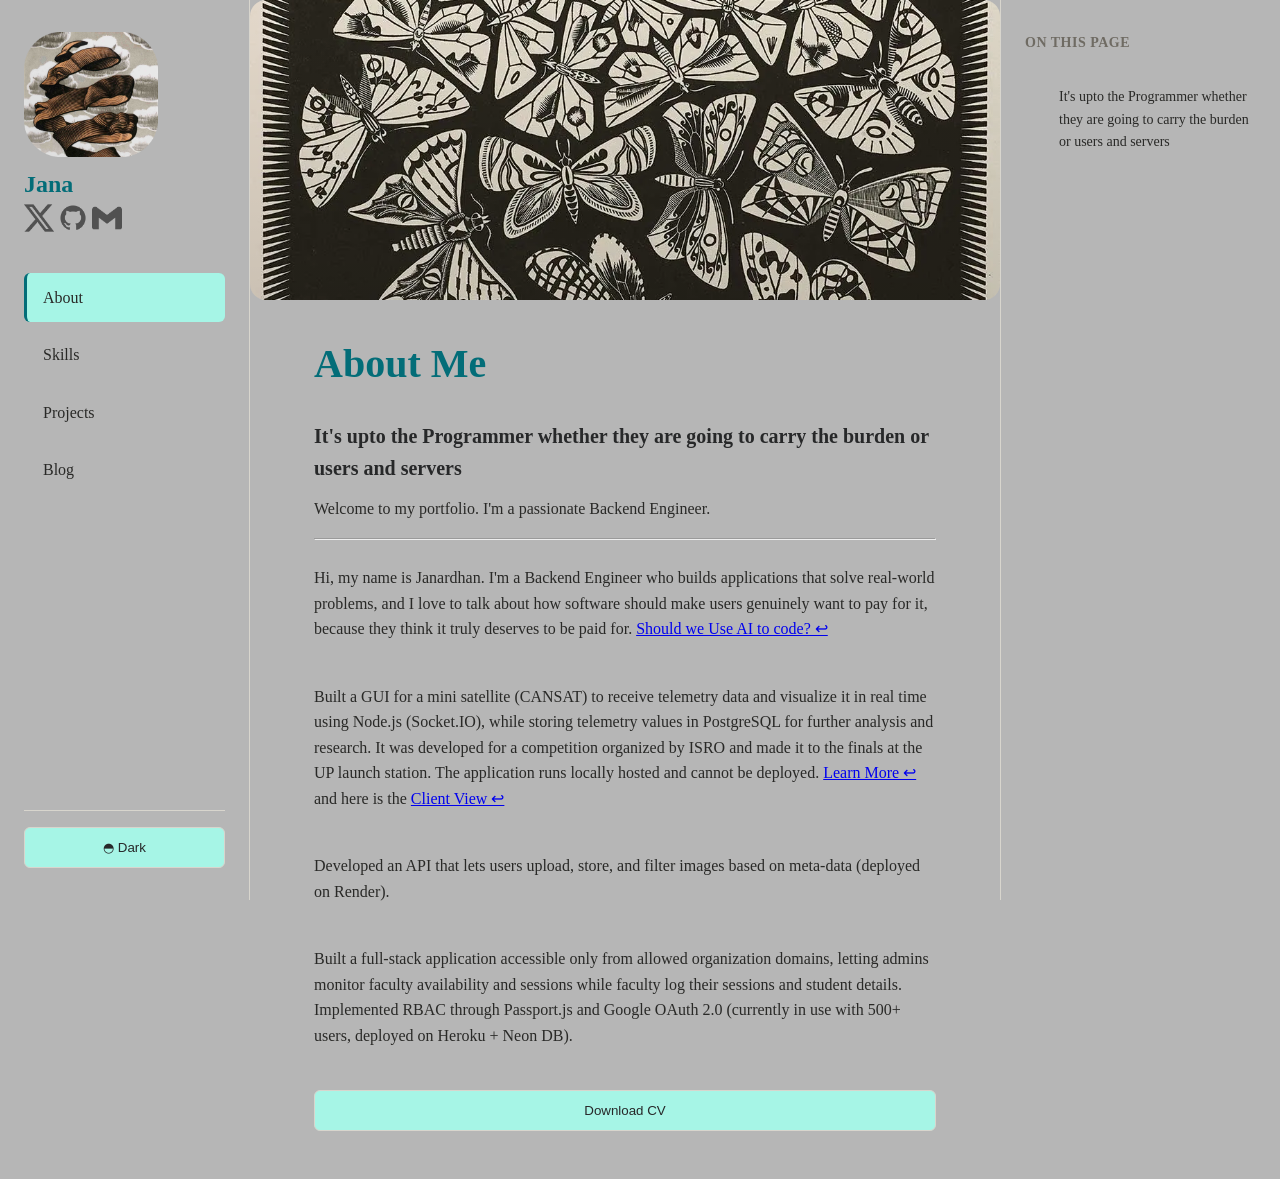
==== commit 8f5a6805: "add blog" ====
--- a/index.html
+++ b/index.html
@@ -13,7 +13,7 @@
 			<!-- Left Sidebar Navigation -->
 			<aside class="sidebar-left">
 				<div class="logo">
-					<a href="index.html#about"><img src="assets/profile.png" height="125" alt="logo"></a>
+					<a href="https:janardhan345.github.io/"><img src="assets/profile.png" height="125" alt="logo"></a>
 					<h1>Jana</h1>
 					<a href="https://x.com/JanaB99430"><img src="assets/x.png" height="30" width="30" alt="x"></a>
 					<a href="https://github.com/janardhan345"><img src="assets/github.png" height="30" width="30" alt="GitHub"></a>
@@ -42,6 +42,7 @@
 						<img src="assets/banner.webp" alt="About Section Banner">
 					</div>
 					<h1>About Me</h1>
+					<h3>It's upto the Programmer whether they are going to carry the burden or users and servers</h3>
 					<p>Welcome to my portfolio. I'm a passionate Backend Engineer.</p>
 					<hr>
 					<br>
@@ -152,6 +153,12 @@
 							<a href="blog.html#BL-02" class="read-more">Read more →</a>
 						</article>
 						<article class="blog-item">
+							<h3>Softwares that I Love to use</h3>
+							<span class="blog-date">August 31, 2026</span>
+							<p>There are many good reasons for using <a href="https://zen-browser.app">Zen Brower</a>, but let's talk about the Default browser <i>Chrome</i>, its not bad either good as well...</p>
+							<a href="blog.html#BL-03" class="read-more">Read more →</a>
+						</article>
+						<article class="blog-item">
 							<h3>Should we Use AI to code ?</h3>
 							<span class="blog-date">March 03, 2026</span>
 							<p>There are two sides to this: use AI to code and do the thinking yourself...</p>
--- a/styles.css
+++ b/styles.css
@@ -9,7 +9,7 @@
     --bg-primary: #b6b6b6;
     --bg-secondary: #a5a5a5;
     --bg-tertiary: #a6f5e6;
-    --text-primary: #292927;
+    --text-primary: #272829;
     --text-secondary: #292927;
     --text-muted: #6f6b63;
     --border-color: #d8d5cd;
@@ -46,9 +46,13 @@
     line-height: 1.6;
 }
 
+.p {
+    font-size: 4rem;
+}
+
 .container {
     display: grid;
-    grid-template-columns: fit-content(320px) minmax(0, 1fr) 280px;
+    grid-template-columns: 250px 1fr 280px;
     min-height: 100vh;
     gap: 0;
 }
@@ -163,6 +167,16 @@
     position: relative;
 }
 
+.image-view {
+    display: block;
+    width: 100%;
+    max-width: 100%;
+    height: auto;
+    border-radius: 24px;
+    margin: 1.5rem 0;
+    object-fit: cover;
+}
+
 .section-banner img {
     width: 100%;
     height: 100%;
@@ -421,7 +435,7 @@
 /* Responsive Design */
 @media (max-width: 1200px) {
     .container {
-        grid-template-columns: fit-content(280px) minmax(0, 1fr);
+        grid-template-columns: 200px 1fr;
     }
 
     .sidebar-right {
@@ -436,6 +450,11 @@
         width: calc(100% + 4rem);
         margin: -2rem -2rem 2rem -2rem;
         height: 250px;
+    }
+
+    .image-view {
+        width: 100%;
+        height: auto;
     }
 }
 
@@ -486,6 +505,11 @@
         height: 200px;
     }
 
+    .image-view {
+        width: 100%;
+        height: auto;
+    }
+
     .projects-grid {
         grid-template-columns: 1fr;
     }
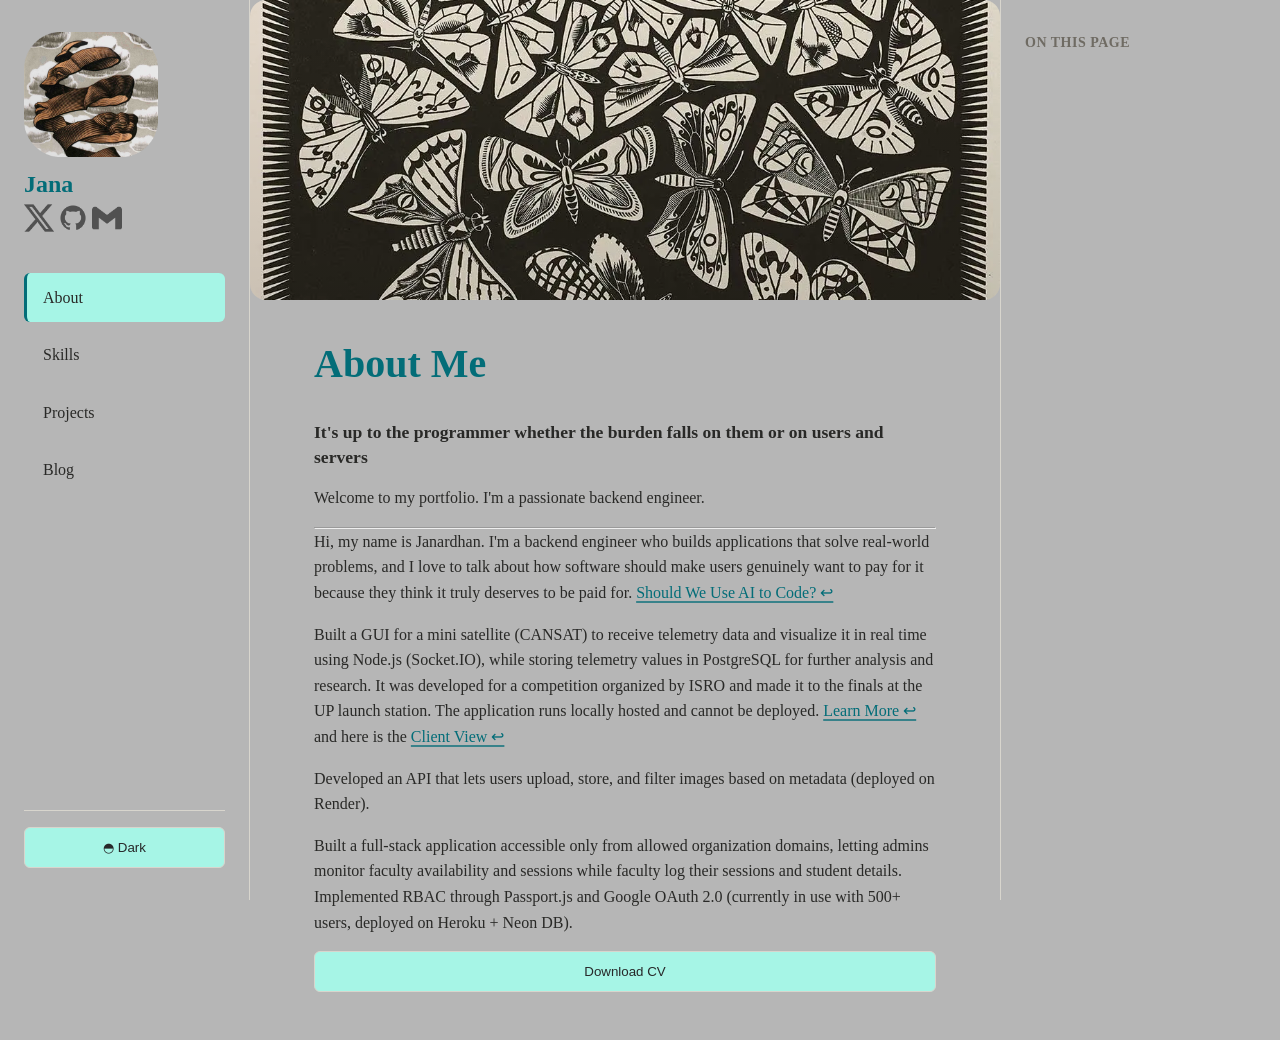
==== commit 02dd43c7: "add views, read mins" ====
--- a/index.html
+++ b/index.html
@@ -3,9 +3,14 @@
 	<head>
 		<meta charset="UTF-8">
 		<meta name="viewport" content="width=device-width, initial-scale=1.0">
-		<title>Jana</title>
+		<title>Jana — Backend Engineer</title>
+		<meta name="description" content="Janardhan — Backend Engineer building real-world applications: CANSAT telemetry GUI (ISRO), Image Metadata Filter API, and Faculty Time Tracking for 500+ users.">
+		<meta property="og:title" content="Jana — Backend Engineer">
+		<meta property="og:description" content="Portfolio of Janardhan — Backend Engineer. Projects, skills, and blog on systems, pattern thinking, and building for scale.">
+		<meta property="og:type" content="website">
+		<meta property="og:url" content="https://janardhan345.github.io/">
+		<meta property="og:image" content="assets/profile.png">
 		<link rel="icon" type="image/x-icon" href="assets/profile.png">
-		<!--favicon -->
 		<link rel="stylesheet" href="styles.css">
 	</head>
 	<body>
@@ -13,11 +18,11 @@
 			<!-- Left Sidebar Navigation -->
 			<aside class="sidebar-left">
 				<div class="logo">
-					<a href="https:janardhan345.github.io/"><img src="assets/profile.png" height="125" alt="logo"></a>
+					<a href="https://janardhan345.github.io/"><img src="assets/profile.png" height="125" alt="Jana logo"></a>
 					<h1>Jana</h1>
-					<a href="https://x.com/JanaB99430"><img src="assets/x.png" height="30" width="30" alt="x"></a>
-					<a href="https://github.com/janardhan345"><img src="assets/github.png" height="30" width="30" alt="GitHub"></a>
-					<a href="mailto:janabalu694@gmail.com"><img src="assets/gmail.png" height="30" width="30" alt="gmail"></a>
+					<a href="https://x.com/JanaB99430" target="_blank" rel="noopener noreferrer"><img src="assets/x.png" height="30" width="30" alt="X (formerly Twitter)"></a>
+					<a href="https://github.com/janardhan345" target="_blank" rel="noopener noreferrer"><img src="assets/github.png" height="30" width="30" alt="GitHub"></a>
+					<a href="mailto:janabalu694@gmail.com"><img src="assets/gmail.png" height="30" width="30" alt="Gmail"></a>
 				</div>
 				<nav class="nav-main">
 					<ul>
@@ -25,7 +30,6 @@
 						<li><a href="#skills" class="nav-link">Skills</a></li>
 						<li><a href="#projects" class="nav-link">Projects</a></li>
 						<li><a href="#blog" class="nav-link">Blog</a></li>
-						<!-- <li><a href="#guides" class="nav-link">Guides</a></li> -->
 					</ul>
 				</nav>
 
@@ -42,27 +46,13 @@
 						<img src="assets/banner.webp" alt="About Section Banner">
 					</div>
 					<h1>About Me</h1>
-					<h3>It's upto the Programmer whether they are going to carry the burden or users and servers</h3>
-					<p>Welcome to my portfolio. I'm a passionate Backend Engineer.</p>
+					<p class="subtitle">It's up to the programmer whether the burden falls on them or on users and servers</p>
+					<p>Welcome to my portfolio. I'm a passionate backend engineer.</p>
 					<hr>
-					<br>
-					<p>Hi, my name is Janardhan. I'm a Backend Engineer who builds applications that solve real-world problems,
-						and I love to talk about how software should make users genuinely want to pay for it,
-						because they think it truly deserves to be paid for. <a href="blog.html#BL-04">Should we Use AI to code? ↩</a></p>
-					<br>
-					<p>Built a GUI for a mini satellite (CANSAT) to receive telemetry data and visualize it in real time using Node.js
-						(Socket.IO), while storing telemetry values in PostgreSQL for further analysis and research.
-						It was developed for a competition organized by ISRO and made it to the finals at the UP launch station. The application runs locally hosted and cannot be deployed.
-						<a href="blog.html#BL-02">Learn More ↩</a>
-						and here is the
-						<a href="https://gui-five-mauve.vercel.app/">
-							Client View ↩
-						</a></p>
-					<br>
-					<p>Developed an API that lets users upload, store, and filter images based on meta-data (deployed on Render).</p>
-					<br>
+					<p>Hi, my name is Janardhan. I'm a backend engineer who builds applications that solve real-world problems, and I love to talk about how software should make users genuinely want to pay for it because they think it truly deserves to be paid for. <a href="blog.html#BL-04">Should We Use AI to Code? ↩</a></p>
+					<p>Built a GUI for a mini satellite (CANSAT) to receive telemetry data and visualize it in real time using Node.js (Socket.IO), while storing telemetry values in PostgreSQL for further analysis and research. It was developed for a competition organized by ISRO and made it to the finals at the UP launch station. The application runs locally hosted and cannot be deployed. <a href="blog.html#BL-02">Learn More ↩</a> and here is the <a href="https://gui-five-mauve.vercel.app/" target="_blank" rel="noopener noreferrer">Client View ↩</a></p>
+					<p>Developed an API that lets users upload, store, and filter images based on metadata (deployed on Render).</p>
 					<p>Built a full-stack application accessible only from allowed organization domains, letting admins monitor faculty availability and sessions while faculty log their sessions and student details. Implemented RBAC through Passport.js and Google OAuth 2.0 (currently in use with 500+ users, deployed on Heroku + Neon DB).</p>
-					<br>
 					<button class="theme-btn" onclick="window.open('./assets/Janardhan_Resume_Backend_Engineer.pdf')">Download CV</button>
 				</section>
 
@@ -76,28 +66,28 @@
 						<div class="skill-category">
 							<h3>Backend</h3>
 							<ul>
-								<li>Node.js / Express / Socket IO</li>
-								<li>REST API / Web Sockets</li>
+								<li>Node.js / Express / Socket.IO</li>
+								<li>REST APIs / WebSockets</li>
 								<li>Python / Flask</li>
 								<li>SQLite / PostgreSQL / Prisma</li>
-								<li>MongoDb / Mongoose</li>
+								<li>MongoDB / Mongoose</li>
 							</ul>
 						</div>
 						<div class="skill-category">
 							<h3>Tools</h3>
 							<ul>
 								<li>Git / GitHub / Codeberg</li>
-								<li>Heroku / NeonDB</li>
-								<li>CURL / Postman</li>
+								<li>Heroku / Neon DB</li>
+								<li>cURL / Postman</li>
 								<li>Docker</li>
 								<li>Herdr / OpenCode</li>
 								<li>VS Code / Fresh Terminal IDE</li>
 							</ul>
 						</div>
 						<div class="skill-category">
-							<h3>Auth & Security</h3>
+							<h3>Auth &amp; Security</h3>
 							<ul>
-								<li>JWT / Oauth 2.0 / Passport JS</li>
+								<li>JWT / OAuth 2.0 / Passport.js</li>
 								<li>CORS / Helmet / bcrypt</li>
 							</ul>
 						</div>
@@ -113,21 +103,18 @@
 					<div class="projects-grid">
 						<div class="project-card">
 							<h3>Satellite GUI</h3>
-							<p>A GUI dashboard developed for the IN-Space (ISRO) competition that receives live telemetry packets,
-								visualizes them, and stores them in a database simultaneously for further analysis of the received data.</p>
-							<a href="https://gui-five-mauve.vercel.app/" class="project-link">View Project →</a>
+							<p>A GUI dashboard developed for the IN-Space (ISRO) competition that receives live telemetry packets, visualizes them, and stores them in a database simultaneously for further analysis of the received data.</p>
+							<a href="https://gui-five-mauve.vercel.app/" class="project-link" target="_blank" rel="noopener noreferrer">View Project →</a>
 						</div>
 						<div class="project-card">
-							<h3>Image Meta Data Filter (IMDF)</h3>
-							<p>An API to filter your images based on meta-data.
-								Upload images to the cloud and filter them by meta-data such as geo-location, date, device name, etc.</p>
-							<a href="https://image-meta-data-filter.onrender.com/api/v1" class="project-link">View Project →</a>
+							<h3>Image Metadata Filter (IMDF)</h3>
+							<p>An API to filter your images based on metadata. Upload images to the cloud and filter them by metadata such as geo-location, date, device name, etc.</p>
+							<a href="https://image-meta-data-filter.onrender.com/api/v1" class="project-link" target="_blank" rel="noopener noreferrer">View Project →</a>
 						</div>
 						<div class="project-card">
 							<h3>Faculty Time Tracking Application (FTTA)</h3>
-							<p>A full-stack application that helps the admin track faculty sessions,
-								and monitor active faculty to assign them tasks efficiently.</p>
-							<a href="https://ftta.vercel.app" class="project-link">View Project →</a>
+							<p>A full-stack application that helps the admin track faculty sessions and monitor active faculty to assign them tasks efficiently.</p>
+							<a href="https://ftta.vercel.app" class="project-link" target="_blank" rel="noopener noreferrer">View Project →</a>
 						</div>
 					</div>
 				</section>
@@ -135,45 +122,80 @@
 				<!-- Blog Section -->
 				<section id="blog" class="page-section">
 					<div class="section-banner">
-						<img src="assets/mc-escher-spherical-world.jpg" alt="sperical_world">
+						<img src="assets/mc-escher-spherical-world.jpg" alt="M.C. Escher spherical world artwork">
 					</div>
 					<h2>Blog</h2>
 					<div class="blog-list">
 						<article class="blog-item">
 							<h3>The True Purpose of Chess</h3>
-							<span class="blog-date">July 08, 2026</span>
-							<p>Chess makes us think like strategists and also helps us think in patterns. first don't let these thoughts come while playing cause
-								you will gradually understand what skills you are gaining while playing chess and learn how to apply it in programs or even in real life as well.</p>
+							<div class="blog-meta">
+								<span class="blog-date">July 08, 2026</span>
+								<span class="blog-dot">·</span>
+								<span class="blog-read" data-read="BL-01">2 min read</span>
+								<span class="blog-dot">·</span>
+								<span class="blog-views" data-views="BL-01">👁 0 views</span>
+							</div>
+							<p>Chess makes us think like strategists and also helps us think in patterns. First, don't let these thoughts occupy you while playing, because you will gradually understand what skills you are gaining and learn how to apply them in programs — and even in real life.</p>
 							<a href="blog.html#BL-01" class="read-more">Read more →</a>
 						</article>
 						<article class="blog-item">
-							<h3>How I built it - CANSAT GUI</h3>
-							<span class="blog-date">November 02, 2025</span>
-							<p>As I joined the team I was instructed to build the GUI using pyQt or even use C++, cause that's</p>
+							<h3>How I Built It — CANSAT GUI</h3>
+							<div class="blog-meta">
+								<span class="blog-date">November 02, 2025</span>
+								<span class="blog-dot">·</span>
+								<span class="blog-read" data-read="BL-02">3 min read</span>
+								<span class="blog-dot">·</span>
+								<span class="blog-views" data-views="BL-02">👁 0 views</span>
+							</div>
+							<p>As I joined the team, I was instructed to build the GUI using PyQt or even C++, because that's the usual way to build a GUI that connects with hardware...</p>
 							<a href="blog.html#BL-02" class="read-more">Read more →</a>
 						</article>
 						<article class="blog-item">
-							<h3>Softwares that I Love to use</h3>
-							<span class="blog-date">August 31, 2026</span>
-							<p>There are many good reasons for using <a href="https://zen-browser.app">Zen Brower</a>, but let's talk about the Default browser <i>Chrome</i>, its not bad either good as well...</p>
+							<h3>Software I Love to Use</h3>
+							<div class="blog-meta">
+								<span class="blog-date">August 31, 2026</span>
+								<span class="blog-dot">·</span>
+								<span class="blog-read" data-read="BL-03">5 min read</span>
+								<span class="blog-dot">·</span>
+								<span class="blog-views" data-views="BL-03">👁 0 views</span>
+							</div>
+							<p>There are many good reasons to use <a href="https://zen-browser.app" target="_blank" rel="noopener noreferrer">Zen Browser</a>, but let's talk about the default browser, <i>Chrome</i> — it's not bad, but it's not great either...</p>
 							<a href="blog.html#BL-03" class="read-more">Read more →</a>
 						</article>
 						<article class="blog-item">
-							<h3>Should we Use AI to code ?</h3>
-							<span class="blog-date">March 03, 2026</span>
+							<h3>Should We Use AI to Code?</h3>
+							<div class="blog-meta">
+								<span class="blog-date">March 03, 2026</span>
+								<span class="blog-dot">·</span>
+								<span class="blog-read" data-read="BL-04">2 min read</span>
+								<span class="blog-dot">·</span>
+								<span class="blog-views" data-views="BL-04">👁 0 views</span>
+							</div>
 							<p>There are two sides to this: use AI to code and do the thinking yourself...</p>
 							<a href="blog.html#BL-04" class="read-more">Read more →</a>
 						</article>
 						<article class="blog-item">
-							<h3>FTTA - Building for 500+ Users</h3>
-							<span class="blog-date">August 05, 2026</span>
+							<h3>FTTA — Building for 500+ Users</h3>
+							<div class="blog-meta">
+								<span class="blog-date">August 05, 2026</span>
+								<span class="blog-dot">·</span>
+								<span class="blog-read" data-read="BL-05">1 min read</span>
+								<span class="blog-dot">·</span>
+								<span class="blog-views" data-views="BL-05">👁 0 views</span>
+							</div>
 							<p>How I built a full-stack app with RBAC via Passport.js and Google OAuth, now used by 500+ users in production.</p>
 							<a href="blog.html#BL-05" class="read-more">Read more →</a>
 						</article>
 						<article class="blog-item">
-							<h3>IMDF - Filtering Images by Metadata</h3>
-							<span class="blog-date">August 10, 2026</span>
-							<p>Upload images to the cloud and filter them by geo-location, date and device name with a REST API.</p>
+							<h3>IMDF — Filtering Images by Metadata</h3>
+							<div class="blog-meta">
+								<span class="blog-date">August 10, 2026</span>
+								<span class="blog-dot">·</span>
+								<span class="blog-read" data-read="BL-06">1 min read</span>
+								<span class="blog-dot">·</span>
+								<span class="blog-views" data-views="BL-06">👁 0 views</span>
+							</div>
+							<p>Upload images to the cloud and filter them by geo-location, date, and device name with a REST API.</p>
 							<a href="blog.html#BL-06" class="read-more">Read more →</a>
 						</article>
 					</div>
--- a/styles.css
+++ b/styles.css
@@ -46,8 +46,12 @@
     line-height: 1.6;
 }
 
-.p {
-    font-size: 4rem;
+.subtitle {
+    font-size: 1.1rem;
+    color: var(--text-secondary);
+    font-weight: 600;
+    margin-bottom: 1rem;
+    line-height: 1.4;
 }
 
 .container {
@@ -233,6 +237,39 @@
     color: var(--text-secondary);
 }
 
+.page-section a,
+.blog-list a,
+.main-content a,
+.sidebar-right a,
+.logo a {
+    color: var(--accent);
+    text-decoration: underline;
+    text-decoration-thickness: 2px;
+    text-underline-offset: 0.18em;
+    text-decoration-color: color-mix(in srgb, var(--accent) 70%, transparent);
+    transition: color 0.2s ease, text-decoration-color 0.2s ease, opacity 0.2s ease;
+}
+
+.page-section a:hover,
+.blog-list a:hover,
+.main-content a:hover,
+.sidebar-right a:hover,
+.logo a:hover {
+    color: var(--text-primary);
+    text-decoration-color: var(--text-primary);
+    opacity: 1;
+}
+
+.page-section a:focus-visible,
+.blog-list a:focus-visible,
+.main-content a:focus-visible,
+.sidebar-right a:focus-visible,
+.logo a:focus-visible {
+    outline: 2px solid var(--accent);
+    outline-offset: 3px;
+    border-radius: 4px;
+}
+
 /* Skills Section */
 .skills-container {
     display: grid;
@@ -345,11 +382,38 @@
     margin-top: 0;
 }
 
+.blog-meta {
+    display: flex;
+    flex-wrap: wrap;
+    align-items: center;
+    gap: 0.5rem;
+    margin-bottom: 0.75rem;
+    font-size: 0.9rem;
+    color: var(--text-muted);
+}
+
 .blog-date {
-    font-size: 1rem;
-    color: var(--accent);
-    display: block;
-    margin-bottom: 0.5rem;
+    font-size: 0.9rem;
+    color: var(--accent);
+    font-weight: 600;
+}
+
+.blog-dot {
+    color: var(--text-muted);
+    opacity: 0.6;
+}
+
+.blog-read,
+.blog-views {
+    font-size: 0.9rem;
+    color: var(--text-muted);
+    display: inline-flex;
+    align-items: center;
+    gap: 0.25rem;
+}
+
+.blog-views {
+    color: var(--text-secondary);
 }
 
 .read-more {
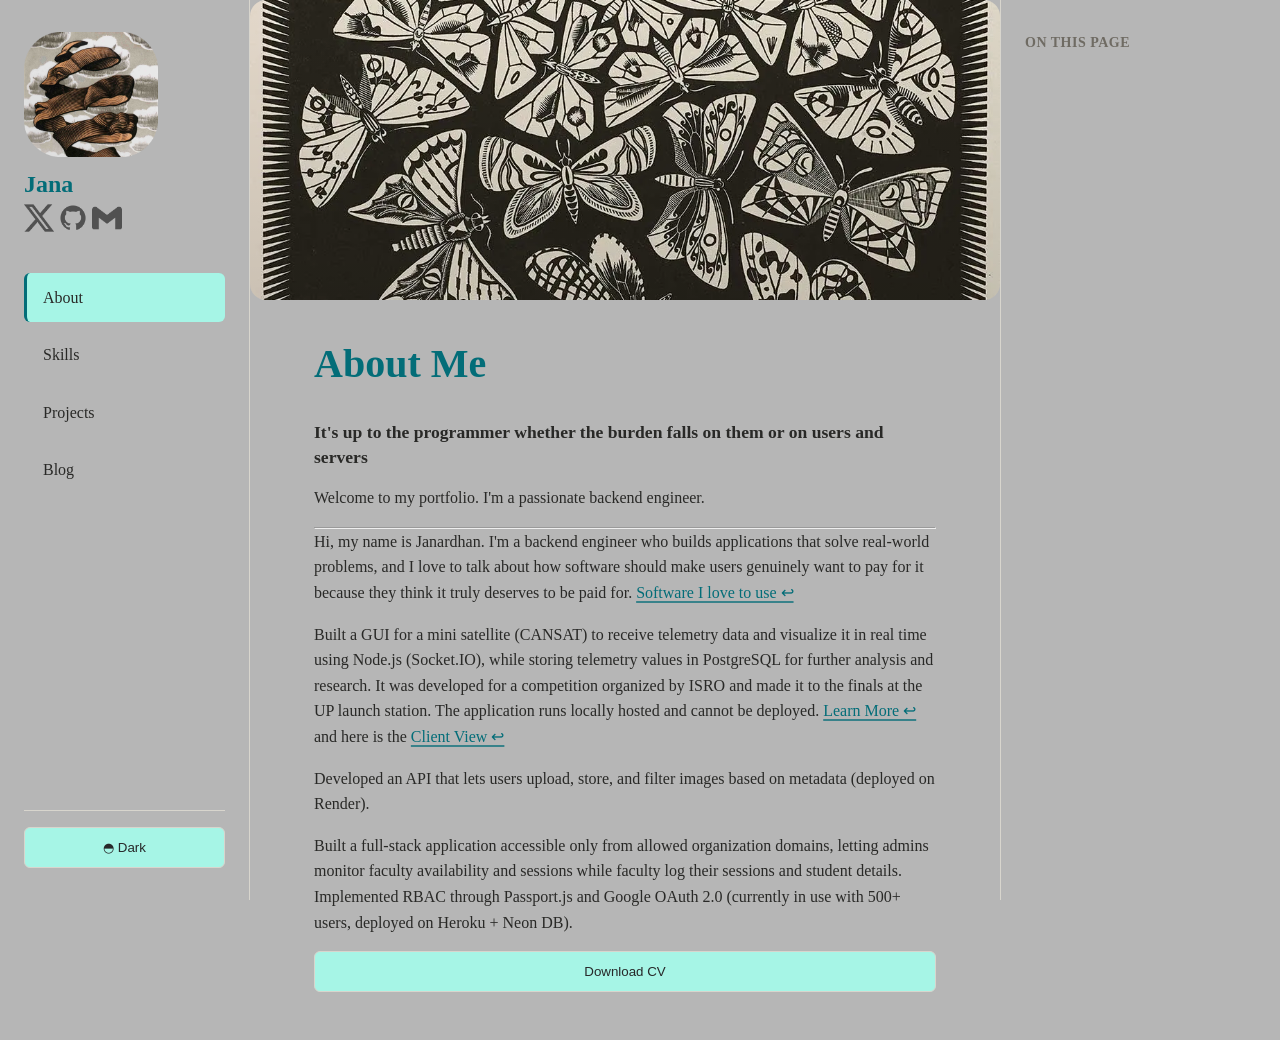
==== commit 1a95e720: "update link" ====
--- a/index.html
+++ b/index.html
@@ -49,7 +49,7 @@
 					<p class="subtitle">It's up to the programmer whether the burden falls on them or on users and servers</p>
 					<p>Welcome to my portfolio. I'm a passionate backend engineer.</p>
 					<hr>
-					<p>Hi, my name is Janardhan. I'm a backend engineer who builds applications that solve real-world problems, and I love to talk about how software should make users genuinely want to pay for it because they think it truly deserves to be paid for. <a href="blog.html#BL-04">Should We Use AI to Code? ↩</a></p>
+					<p>Hi, my name is Janardhan. I'm a backend engineer who builds applications that solve real-world problems, and I love to talk about how software should make users genuinely want to pay for it because they think it truly deserves to be paid for. <a href="blog.html#BL-03">Software I love to use ↩</a></p>
 					<p>Built a GUI for a mini satellite (CANSAT) to receive telemetry data and visualize it in real time using Node.js (Socket.IO), while storing telemetry values in PostgreSQL for further analysis and research. It was developed for a competition organized by ISRO and made it to the finals at the UP launch station. The application runs locally hosted and cannot be deployed. <a href="blog.html#BL-02">Learn More ↩</a> and here is the <a href="https://gui-five-mauve.vercel.app/" target="_blank" rel="noopener noreferrer">Client View ↩</a></p>
 					<p>Developed an API that lets users upload, store, and filter images based on metadata (deployed on Render).</p>
 					<p>Built a full-stack application accessible only from allowed organization domains, letting admins monitor faculty availability and sessions while faculty log their sessions and student details. Implemented RBAC through Passport.js and Google OAuth 2.0 (currently in use with 500+ users, deployed on Heroku + Neon DB).</p>
